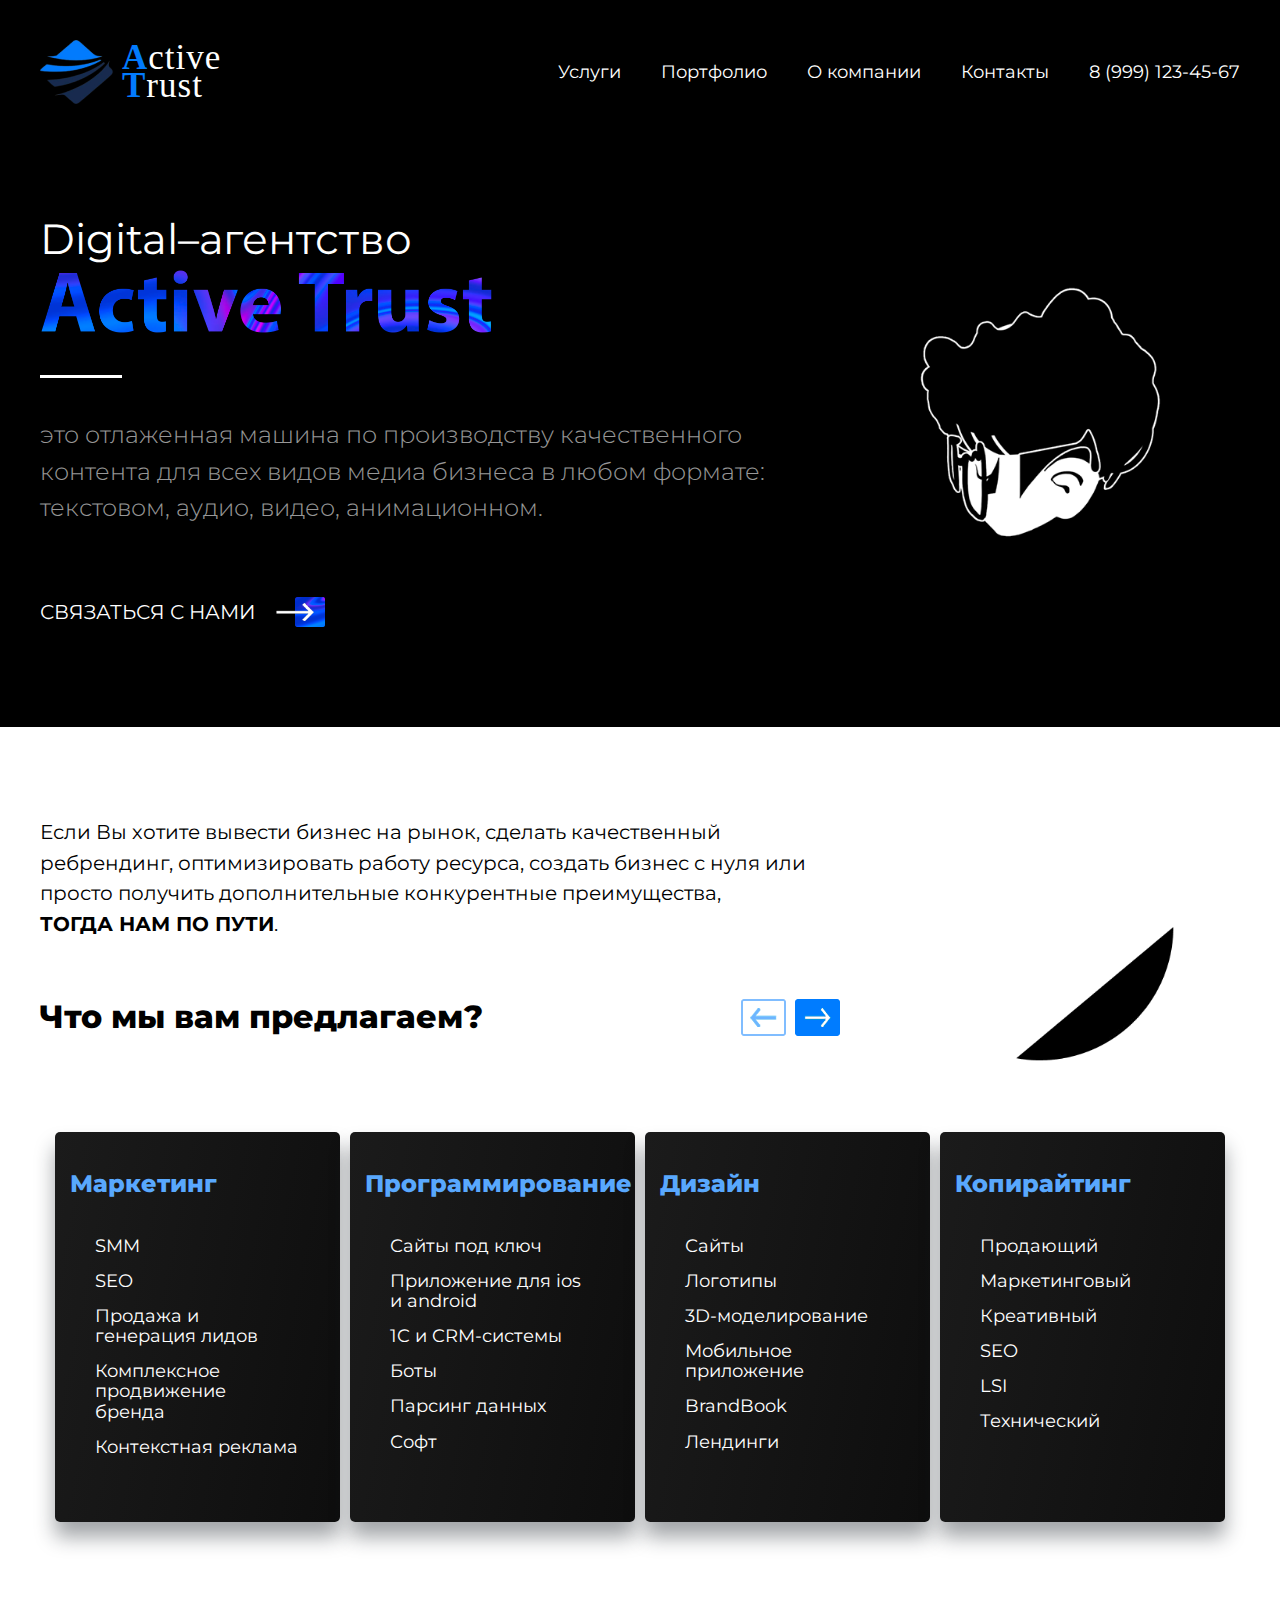
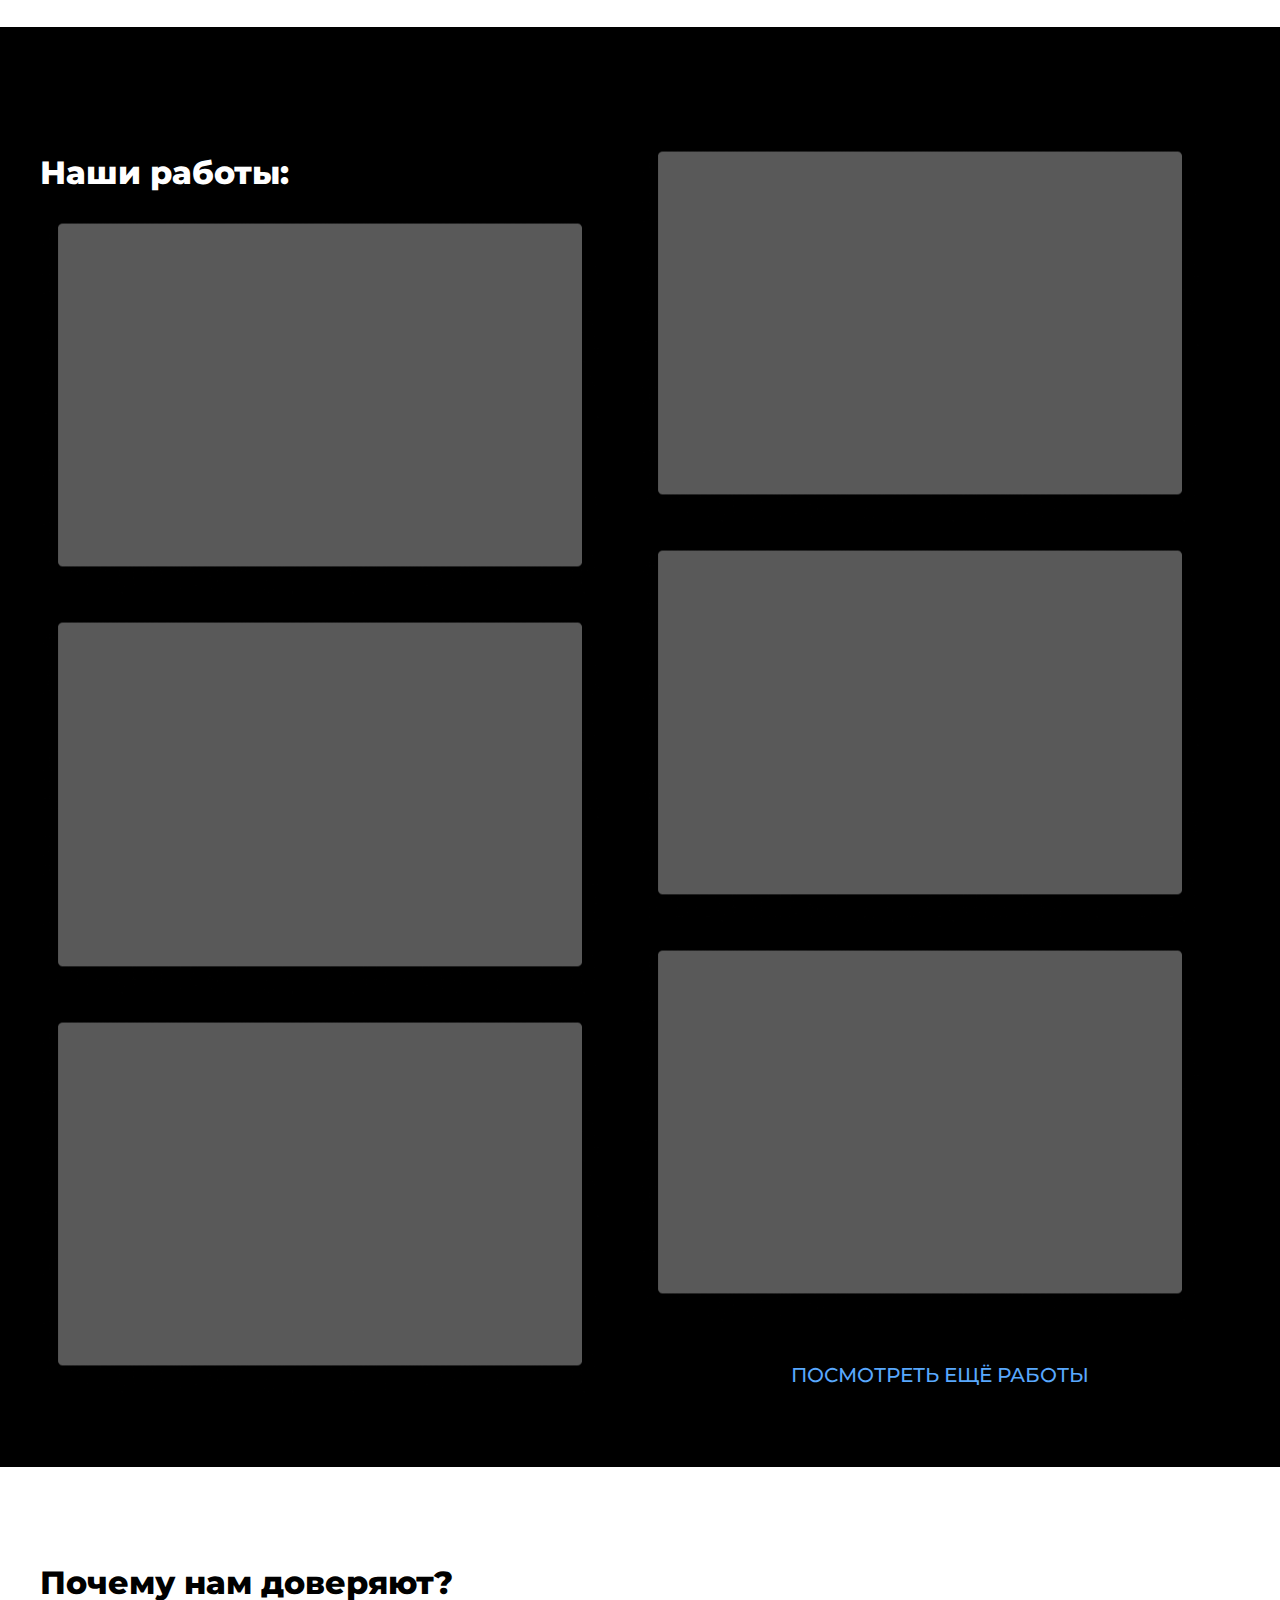
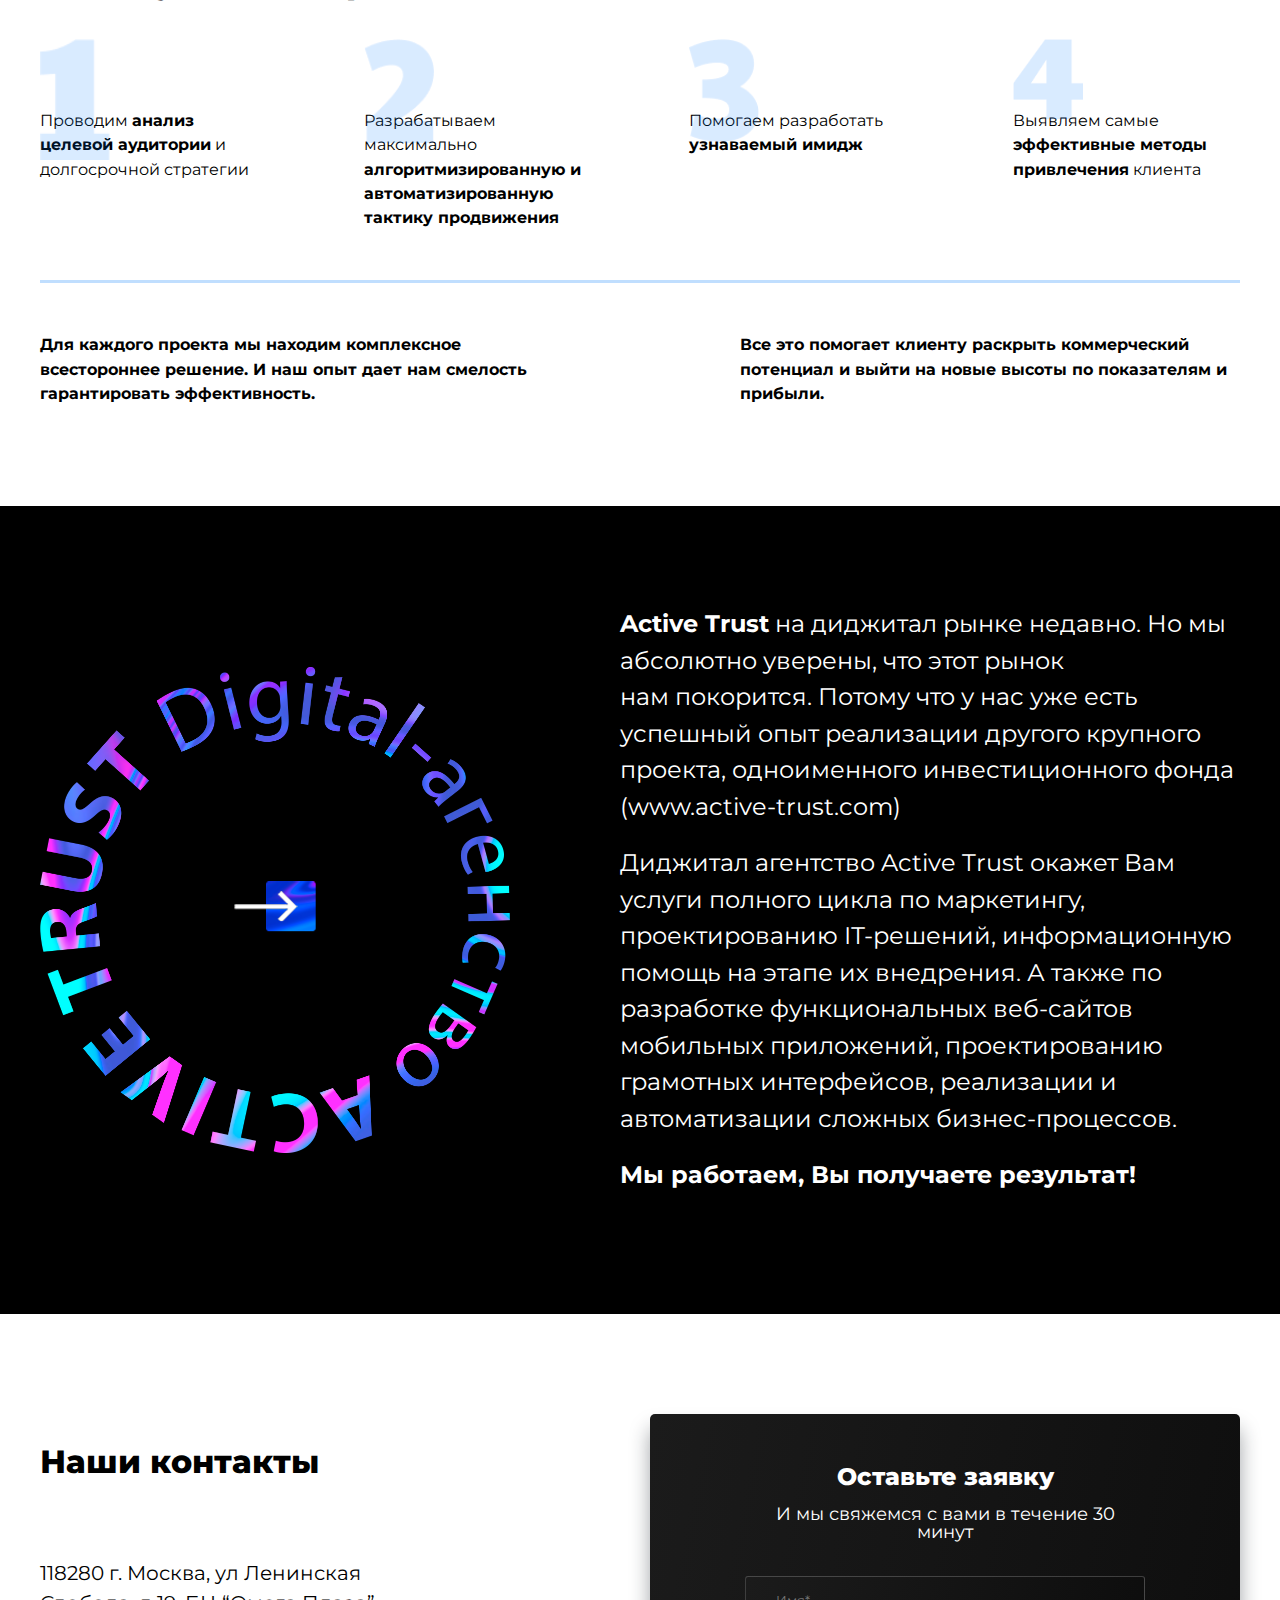
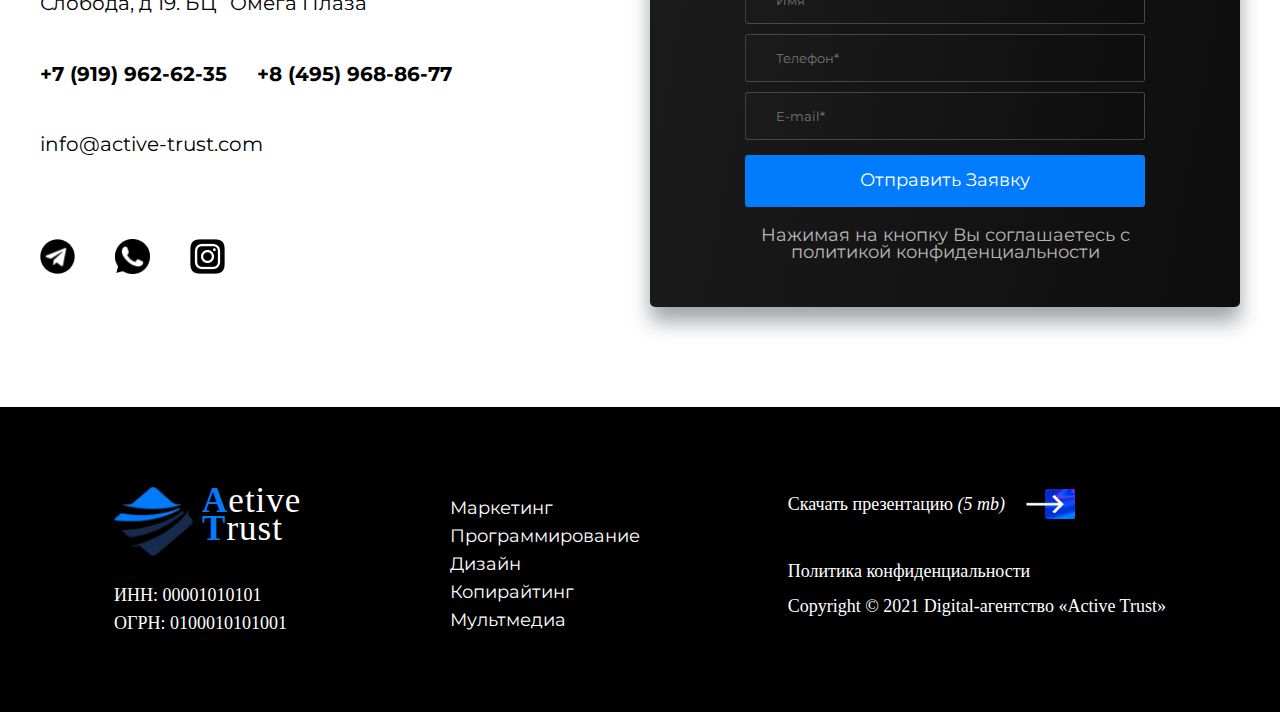
==== src/index.html @ bd28c3a5 "Issue #1 | Reload project" ====
<!DOCTYPE html>
<html lang="en">
  <head>
    <meta charset="UTF-8" />
    <meta http-equiv="X-UA-Compatible" content="IE=edge" />
    <meta name="viewport" content="width=device-width, initial-scale=1.0" />
    <link rel="stylesheet" href="/src/styles/style.css" />
    <title>Active Trust</title>
  </head>
  <body>
    <div class="wrapper">
      <div class="header">
        <div class="header__inner">
          <div class="header__logo">
            <img src="/src/images/logo/logo.png" alt="" />
            <div class="header__logoText">
              <p>Active</p>
              <p>Trust</p>
            </div>
          </div>
          <div class="header__nav">
            <p>Услуги</p>
            <p>Портфолио</p>
            <p>О компании</p>
            <p>Контакты</p>
            <p>8 (999) 123-45-67</p>
          </div>
        </div>
      </div>
      <div class="container">
        <div class="content">
          <div class="slider">
            <div class="slider__about">
              <div class="slider__heading">
                <p>Digital–агентство</p>
                <div class="slider__img">
                  <img
                    src="/src/images/heading__text/activetrust.png"
                    alt=""
                    width="454"
                  />
                </div>
                <img src="/src/images/heading__text/line.png" alt="" />
              </div>
              <div class="slider__text">
                <p>
                  это отлаженная машина по производству качественного контента
                  для всех видов медиа бизнеса в любом формате: текстовом,
                  аудио, видео, анимационном.
                </p>
              </div>
              <div class="slider__contactUs">
                <a href="#">Связаться с нами</a>
                <img
                  src="/src/images/heading__text/contactUs.png"
                  alt=""
                  width="50px"
                />
              </div>
            </div>
            <div class="slider__logo">
              <img
                src="/src/images/heading__text/bpZ.gif"
                alt=""
                width="400px"
              />
            </div>
          </div>
        </div>
        <div class="offers">
          <div class="content">
            <div class="offers__inner">
              <div class="offers__text">
                <p>
                  Если Вы хотите вывести бизнес на рынок, сделать качественный
                  ребрендинг, оптимизировать работу ресурса, создать бизнес
                  с нуля или просто получить дополнительные конкурентные
                  преимущества,<br />
                  <b>ТОГДА НАМ ПО ПУТИ</b>.
                </p>
                <div class="offers__heading">
                  <p>Что мы вам предлагаем?</p>
                  <div class="offers__arrows">
                    <img
                      src="/src/images/offer/leftArrow.png"
                      alt=""
                      width="45px"
                    />
                    <img
                      src="/src/images/offer/rifgtArrow.png"
                      alt=""
                      width="45px"
                    />
                  </div>
                </div>
              </div>
              <div class="offers__image">
                <img
                  src="/src/images/offer/loading_offer.gif"
                  alt=""
                  width="400px"
                />
              </div>
            </div>
            <div class="offers__types">
              <div class="offers__typeItem">
                <p>Маркетинг</p>
                <ul class="offers__typeList">
                  <li>SMM</li>
                  <li>SEO</li>
                  <li>Продажа и генерация лидов</li>
                  <li>Комплексное продвижение бренда</li>
                  <li>Контекстная реклама</li>
                </ul>
              </div>
              <div class="offers__typeItem">
                <p>Программирование</p>
                <ul class="offers__typeList">
                  <li>Сайты под ключ</li>
                  <li>Приложение для ios и android</li>
                  <li>1C и CRM-системы</li>
                  <li>Боты</li>
                  <li>Парсинг данных</li>
                  <li>Софт</li>
                </ul>
              </div>
              <div class="offers__typeItem">
                <p>Дизайн</p>
                <ul class="offers__typeList">
                  <li>Сайты</li>
                  <li>Логотипы</li>
                  <li>3D-моделирование</li>
                  <li>Мобильное приложение</li>
                  <li>BrandBook</li>
                  <li>Лендинги</li>
                </ul>
              </div>
              <div class="offers__typeItem">
                <p>Копирайтинг</p>
                <ul class="offers__typeList">
                  <li>Продающий</li>
                  <li>Маркетинговый</li>
                  <li>Креативный</li>
                  <li>SEO</li>
                  <li>LSI</li>
                  <li>Технический</li>
                </ul>
              </div>
            </div>
          </div>
        </div>
        <div class="content">
          <div class="jobs">
            <div class="jobs__heading">
              <p>Наши работы:</p>
              <img src="/src/images/jobs/test.png" alt="" />
              <img src="/src/images/jobs/test.png" alt="" />
              <img src="/src/images/jobs/test.png" alt="" />
              <img src="/src/images/jobs/test.png" alt="" />
              <img src="/src/images/jobs/test.png" alt="" />
              <img src="/src/images/jobs/test.png" alt="" />
              <a href="#">ПОСМОТРЕТЬ ЕЩЁ РАБОТЫ</a>
            </div>
          </div>
        </div>
        <div class="confidence">
          <div class="content">
            <div class="confidence__heading">
              <h2>Почему нам доверяют?</h2>
            </div>
            <div class="confidence__list">
              <div class="confidence__item">
                <img src="/src/images/confidence/1.png" alt="" />
                <p>
                  Проводим <b>анализ целевой аудитории</b> и долгосрочной
                  стратегии
                </p>
              </div>
              <div class="confidence__item">
                <img src="/src/images/confidence/2.png" alt="" />
                <p>
                  Разрабатываем максимально
                  <b
                    >алгоритмизированную и автоматизированную тактику
                    продвижения</b
                  >
                </p>
              </div>
              <div class="confidence__item">
                <img src="/src/images/confidence/3.png" alt="" />
                <p>Помогаем разработать <b>узнаваемый имидж</b></p>
              </div>
              <div class="confidence__item">
                <img src="/src/images/confidence/4.png" alt="" />
                <p>
                  Выявляем самые <b>эффективные методы привлечения</b> клиента
                </p>
              </div>
            </div>
            <div class="confidence__info">
              <p>
                <b
                  >Для каждого проекта мы находим комплексное всестороннее
                  решение. И наш опыт дает нам смелость гарантировать
                  эффективность.</b
                >
              </p>
              <p>
                <b>
                  Все это помогает клиенту раскрыть коммерческий потенциал и
                  выйти на новые высоты по показателям и прибыли.
                </b>
              </p>
            </div>
          </div>
        </div>
        <div class="content">
          <div class="about">
            <div class="about__inner">
              <div class="about__logo">
                <img src="/src/images/about/about_round.png" alt="" />
              </div>
              <div class="about__heading">
                <p>
                  <b>Active Trust</b> на диджитал рынке недавно. Но мы абсолютно
                  уверены, что этот рынок нам покорится. Потому что у нас уже
                  есть успешный опыт реализации другого крупного проекта,
                  одноименного инвестиционного фонда (www.active-trust.com)
                </p>
                <p>
                  Диджитал агентство Active Trust окажет Вам услуги полного
                  цикла по маркетингу, проектированию IТ-решений, информационную
                  помощь на этапе их внедрения. А также по разработке
                  функциональных веб-сайтов мобильных приложений, проектированию
                  грамотных интерфейсов, реализации и автоматизации сложных
                  бизнес-процессов.
                </p>
                <p><b>Мы работаем, Вы получаете результат!</b></p>
              </div>
            </div>
          </div>
        </div>
        <div class="contacts">
          <div class="content">
            <div class="contacts__inner">
              <div class="contacts__info">
                <h2>Наши контакты</h2>
                <p class="contacts__adress">
                  118280 г. Москва, ул Ленинская Слобода, д 19. БЦ “Омега Плаза”
                </p>
                <div class="contacts__numbers">
                  <p class="contacts__phones"><b>+7 (919) 962-62-35</b></p>
                  <p class="contacts__phones"><b>+8 (495) 968-86-77</b></p>
                </div>
                <p class="contacts__email">info@active-trust.com</p>
                <div class="contacts__links">
                  <img src="/src/images/contacts/uil_telegram.png" alt="" />
                  <img
                    src="/src/images/contacts/dashicons_whatsapp.png"
                    alt=""
                  />
                  <img
                    src="/src/images/contacts/uil_instagram-alt.png"
                    alt=""
                  />
                </div>
              </div>
              <div class="contacts__request">
                <div class="contacts__requestZone">
                  <h3>Оставьте заявку</h3>
                  <p>И мы свяжемся с вами в течение 30 минут</p>
                  <div class="contacts__forms">
                    <form action="#" class="contacts__form">
                      <input
                        type="text"
                        class="contacts__data"
                        name="firstName"
                        placeholder="Имя*"
                      />
                      <input
                        type="text"
                        class="contacts__data"
                        name="phoneNumber"
                        placeholder="Телефон*"
                      />
                      <input
                        type="text"
                        class="contacts__data"
                        name="eMail"
                        placeholder="E-mail*"
                      />
                      <input
                        type="submit"
                        value="Отправить Заявку"
                        class="contacts__send"
                      />
                    </form>
                  </div>
                  <div class="contacts__privacyPolicy">
                    <p>
                      Нажимая на кнопку Вы соглашаетесь с политикой
                      конфиденциальности
                    </p>
                  </div>
                </div>
              </div>
            </div>
          </div>
        </div>
      </div>
      <div class="footer">
        <div class="content">
          <div class="footer__inner">
            <div class="footer__logo">
              <div class="footer__logoZone">
                <img src="/src/images/logo/logo.png" alt="" width="80px" />
                <div class="footer__logoText">
                  <p>Aetive</p>
                  <p>Trust</p>
                </div>
              </div>
              <div class="footer__code">
                <p>ИНН: 00001010101</p>
                <p>ОГРН: 0100010101001</p>
              </div>
            </div>
            <div class="footer__nav">
              <ul class="footer__navList">
                <li class="footer__navItem"><a href="#">Маркетинг</a></li>
                <li class="footer__navItem">
                  <a href="#">Программирование</a>
                </li>
                <li class="footer__navItem"><a href="#">Дизайн</a></li>
                <li class="footer__navItem"><a href="#">Копирайтинг</a></li>
                <li class="footer__navItem"><a href="#">Мультмедиа</a></li>
              </ul>
            </div>
            <div class="footer__files">
              <div class="footer__download">
                <p>Скачать презентацию <i>(5 mb)</i></p>
                <img
                  src="/src/images/heading__text/contactUs.png"
                  alt=""
                  width="50px"
                />
              </div>
              <div class="footer__copyright">
                <p>Политика конфиденциальности</p>
                <p>Copyright © 2021 Digital-агентство «Active Trust»</p>
              </div>
            </div>
          </div>
        </div>
      </div>
    </div>
  </body>
</html>
---- src/styles/style.css ----
@import url("https://fonts.googleapis.com/css2?family=Montserrat:wght@100;200&display=swap");
@import url("https://fonts.googleapis.com/css2?family=Montserrat&display=swap");
@import url("https://fonts.googleapis.com/css2?family=Montserrat:wght@700&display=swap");
* {
  padding: 0;
  margin: 0;
  border: 0;
}

*,
*:before,
*:after {
  box-sizing: border-box;
}

:focus,
:active {
  outline: none;
}

a:focus,
a:active {
  outline: none;
}

nav,
footer,
header,
aside {
  display: block;
}

html,
body {
  height: 100%;
  width: 100%;
  font-size: 100%;
  line-height: 1;
  font-size: 14px;
  -ms-text-size-adjust: 100%;
  -moz-text-size-adjust: 100%;
  -webkit-text-size-adjust: 100%;
}

input,
button,
textarea {
  font-family: inherit;
}

input::-ms-clear {
  display: none;
}

button {
  cursor: pointer;
}

button::-moz-focus-inner {
  padding: 0;
  border: 0;
}

a,
a:visited {
  text-decoration: none;
}

a:hover {
  text-decoration: none;
}

ul li {
  list-style: none;
}

img {
  vertical-align: top;
}

h1,
h2,
h3,
h4,
h5,
h6 {
  font-size: inherit;
  font-weight: inherit;
}

body {
  background: black;
}

h2 {
  font-size: 32px;
  font-family: "Montserrat", sans-serif;
  font-weight: 800;
}

.wpapper {
  display: flex;
  flex-direction: column;
  min-height: 100%;
  overflow: hidden;
}
.container {
}
.content {
  max-width: 1200px;
  margin: 0 auto;
}
.header {
  max-width: 1200px;
  margin: 0 auto;
  padding-top: 40px;
}
.header__inner {
  display: flex;
  flex-direction: row;
  flex-wrap: nowrap;
  justify-content: space-between;
}
.header__logo {
  display: flex;
  flex-direction: row;
  flex-wrap: nowrap;
  align-items: center;
}
.header__logoText {
  color: white;
  margin-left: 8px;
  font-size: 35px;
  line-height: 0.8;
  letter-spacing: 1px;
}
.header__logoText p::first-letter {
  color: #027bfd;
  font-weight: 700;
}
.header__nav {
  color: white;
  display: flex;
  flex-direction: row;
  flex-wrap: nowrap;
  justify-content: space-between;
  align-items: center;
  font-family: "Montserrat", sans-serif;
  font-size: 18px;
}
.header__nav p {
  margin-left: 40px;
}

.slider {
  margin-top: 114px;
  display: flex;
  flex-direction: row;
  flex-wrap: nowrap;
  align-items: center;
  justify-content: space-between;
}
.slider__about {
}
.slider__img {
  margin-bottom: 38px;
}
.slider__heading {
  color: white;
  font-family: "Montserrat", sans-serif;
  font-style: normal;
  font-weight: normal;
  font-size: 42px;
}
.slider__heading p {
  margin-bottom: 10px;
}
.slider__text {
  color: rgba(255, 255, 255, 0.6);
  font-family: "Montserrat", sans-serif;
  font-style: normal;
  font-weight: 300;
  font-size: 24px;
  line-height: 152%;
  margin-bottom: 70px;
}
.slider__contactUs {
  color: white;
  font-size: 20px;
  font-family: "Montserrat", sans-serif;
  text-transform: uppercase;
  display: flex;
  flex-direction: row;
  align-items: center;
}
.slider__contactUs img {
  margin-left: 20px;
}
.slider__contactUs a {
  color: white;
}

/* Offer zone */
.offers {
  margin-top: 100px;
  background-color: white;
}
.offers__inner {
  display: flex;
  flex-direction: row;
  justify-content: space-between;
  align-items: center;
}
.offers__text {
  font-family: "Montserrat", sans-serif;
  font-size: 20px;
  line-height: 152%;
  color: #000000;
}
.offers__heading {
  margin-top: 60px;
  font-weight: 800;
  font-size: 32px;
  font-family: "Montserrat", sans-serif;
  display: flex;
  align-items: center;
  justify-content: space-between;
  flex-wrap: nowrap;
}
.offers__types {
  display: flex;
  flex-direction: row;
  flex-wrap: wrap;
  justify-content: center;
  padding-bottom: 100px;
}

.offers__typeItem {
  background: linear-gradient(100.74deg, #1c1c1c -7.06%, #0d0d0d 104.89%);
  box-shadow: 0px 15px 20px rgba(23, 29, 38, 0.4);
  border-radius: 5px;
  width: 285px;
  color: white;
  margin: 5px 5px 5px 5px;
}

.offers__typeItem p {
  font-family: "Montserrat", sans-serif;
  font-size: 24px;
  color: #59a8fd;
  font-weight: 800;
  padding: 40px 0px 40px 15px;
}

.offers__typeList {
  font-family: "Montserrat", sans-serif;
  font-size: 18px;
  line-height: 112%;
  padding: 0 40px 50px 40px;
}

.offers__typeList li {
  padding-bottom: 15px;
}

.jobs {
  margin-top: 100px;
  padding-bottom: 70px;
}
.jobs__heading {
  display: flex;
  flex-direction: column;
  flex-wrap: wrap;
  color: white;
  font-family: "Montserrat", sans-serif;
  font-size: 32px;
  font-weight: 800;
  max-height: 1300px;
}

.jobs__heading img {
  max-width: 560px;
  width: 100%;
  margin-top: 20px;
}
.jobs__heading p {
  padding-top: 30px;
  padding-bottom: 10px;
}
.jobs__heading a {
  text-decoration: none;
  color: #59a8fd;
  font-weight: 500;
  font-size: 20px;
  font-family: "Montserrat", sans-serif;
  padding-top: 40px;
  text-align: center;
}

.confidence {
  background-color: white;
}
.confidence__heading {
  padding-top: 100px;
}
.confidence__heading {
  padding-top: 100px;
  padding-bottom: 40px;
}
.confidence__info {
  padding-bottom: 100px;
  display: flex;
  justify-content: space-between;
}
.confidence__info p {
  max-width: 500px;
  font-family: "Montserrat", sans-serif;
  font-size: 16px;
  line-height: 152%;
}
.confidence__list {
  display: flex;
  justify-content: space-between;
  padding-bottom: 50px;
  border-bottom: 3px solid rgba(2, 123, 253, 0.25);
  margin-bottom: 50px;
}
.confidence__item {
  max-width: 227px;
  font-family: "Montserrat", sans-serif;
  font-size: 16px;
  line-height: 152%;
}
.confidence__item img {
  position: absolute;
  max-width: 70px;
  width: 100%;
}
.confidence__item p {
  padding-top: 70px;
}
.about {
  padding-top: 100px;
  padding-bottom: 100px;
}
.about__inner {
  display: flex;
  flex-wrap: wrap;
  flex-direction: row;
  justify-content: space-between;
  align-items: center;
}
.about__logo {
  max-width: 470px;
}
.about__logo img {
  width: 100%;
}
.about__heading {
  color: white;
  font-size: 24px;
  font-family: "Montserrat", sans-serif;
  line-height: 152%;
  max-width: 620px;
}
.about__heading p {
  margin-bottom: 20px;
}
.contacts {
  background-color: white;
  padding-top: 100px;
  padding-bottom: 100px;
  font-family: "Montserrat", sans-serif;
}
.contacts__inner {
  display: flex;
  flex-wrap: wrap;
  flex-direction: row;
  justify-content: space-between;
  align-items: center;
}
.contacts__info {
  display: flex;
  flex-wrap: nowrap;
  flex-direction: column;
  align-items: flex-start;
}
.contacts__email {
  padding: 40px 0 80px 0;
}
.contacts__adress {
  padding-top: 80px;
  max-width: 350px;
  padding-bottom: 40px;
}
.contacts__info p {
  font-size: 20px;
  line-height: 152%;
}
.contacts__phones {
  margin-right: 30px;
}
.contacts__numbers {
  display: flex;
  flex-direction: row;
  flex-wrap: wrap;
}
.contacts__links {
  display: flex;
  flex-direction: row;
  flex-wrap: nowrap;
}
.contacts__links img {
  margin-right: 40px;
  max-width: 35px;
}
.contacts__request {
  color: white;
  background: linear-gradient(100.74deg, #1c1c1c -7.06%, #0d0d0d 104.89%);
  box-shadow: 0px 15px 20px rgba(23, 29, 38, 0.4);
  border-radius: 5px;
  max-width: 590px;
  width: 100%;
}
.contacts__requestZone {
  max-width: 400px;
  margin: 0 auto;
}
.contacts__requestZone h3 {
  font-size: 24px;
  line-height: 152%;
  font-weight: 800;
  text-align: center;
  margin-bottom: 10px;
  padding-top: 45px;
}
.contacts__requestZone p {
  font-size: 18px;
  text-align: center;
}
.contacts__forms {
  margin-top: 30px;
  margin-bottom: 10px;
}
.contacts__form {
  display: flex;
  flex-direction: column;
  flex-wrap: nowrap;
}
.contacts__data {
  margin: 5px 0;
  color: white;
  padding: 15px 30px 15px 30px;
  background: linear-gradient(100.74deg, #1c1c1c -7.06%, #0d0d0d 104.89%);
  border: 1px solid rgba(255, 255, 255, 0.2);
  box-sizing: border-box;
  border-radius: 3px;
}

.contacts__send {
  font-size: 18px;
  line-height: 152%;
  color: white;
  text-align: center;
  background: #027bfd;
  border-radius: 3px;
  margin: 10px 0px;
  padding: 12px 0px;
  cursor: pointer;
}
.contacts__privacyPolicy {
  padding-bottom: 46px;
  font-size: 14px;
  line-height: 122%;
  color: rgba(255, 255, 255, 0.7);
  cursor: pointer;
}
.contacts__privacyPolicy:hover {
  color: #027bfd;
}
.footer {
  background-color: black;
  color: white;
  font-size: 18px;
  color: white;
}
.footer__inner {
  display: flex;
  justify-content: space-around;
  align-items: center;
  padding: 80px 0px;
}

.footer__logo {
  display: flex;
  flex-direction: column;
}
.footer__logoZone {
  display: flex;
  flex-direction: row;
  flex-wrap: nowrap;
}
.footer__logoZone img {
}
.footer__logoText {
  color: white;
  margin-left: 8px;
  font-size: 35px;
  line-height: 0.8;
  letter-spacing: 1px;
  font-family: ;
}

.footer__logoText p::first-letter {
  color: #027bfd;
  font-weight: 700;
}
.footer__code {
  margin-top: 30px;
}
.footer__code p {
  margin-bottom: 10px;
}
.footer__code p:last-child {
  margin-bottom: 0px;
}
.footer__nav {
  font-family: "Montserrat", sans-serif;
}
.footer__navList {
}
.footer__navItem a {
  text-decoration: none;
  color: white;
}
.footer__navItem {
  margin-top: 10px;
}
.footer__files {
  display: flex;
  flex-direction: column;
}
.footer__download {
  display: flex;
  flex-flow: row nowrap;
  align-items: center;
  margin-bottom: 40px;
  cursor: pointer;
}
.footer__download p {
  margin-right: 20px;
}
.footer__copyright {
  line-height: 142%;
}
.footer__copyright p {
  margin-bottom: 10px;
}
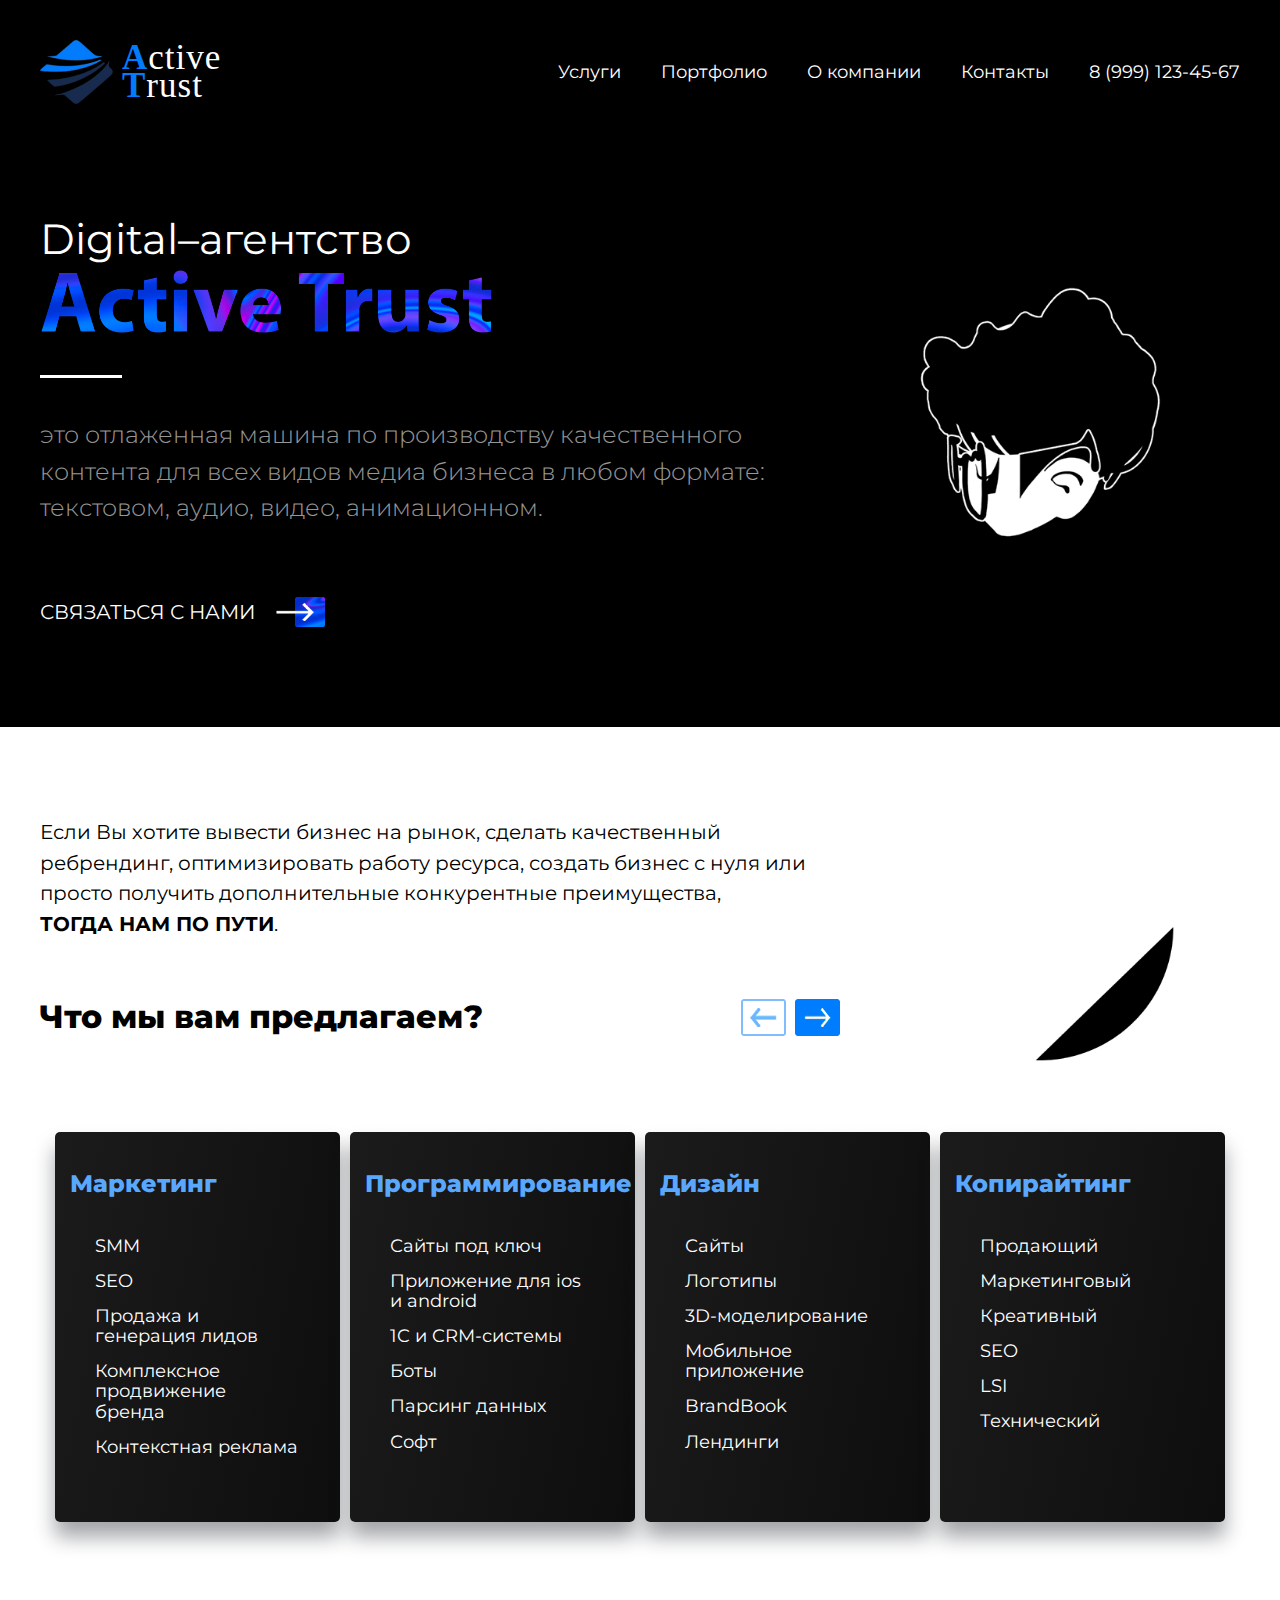
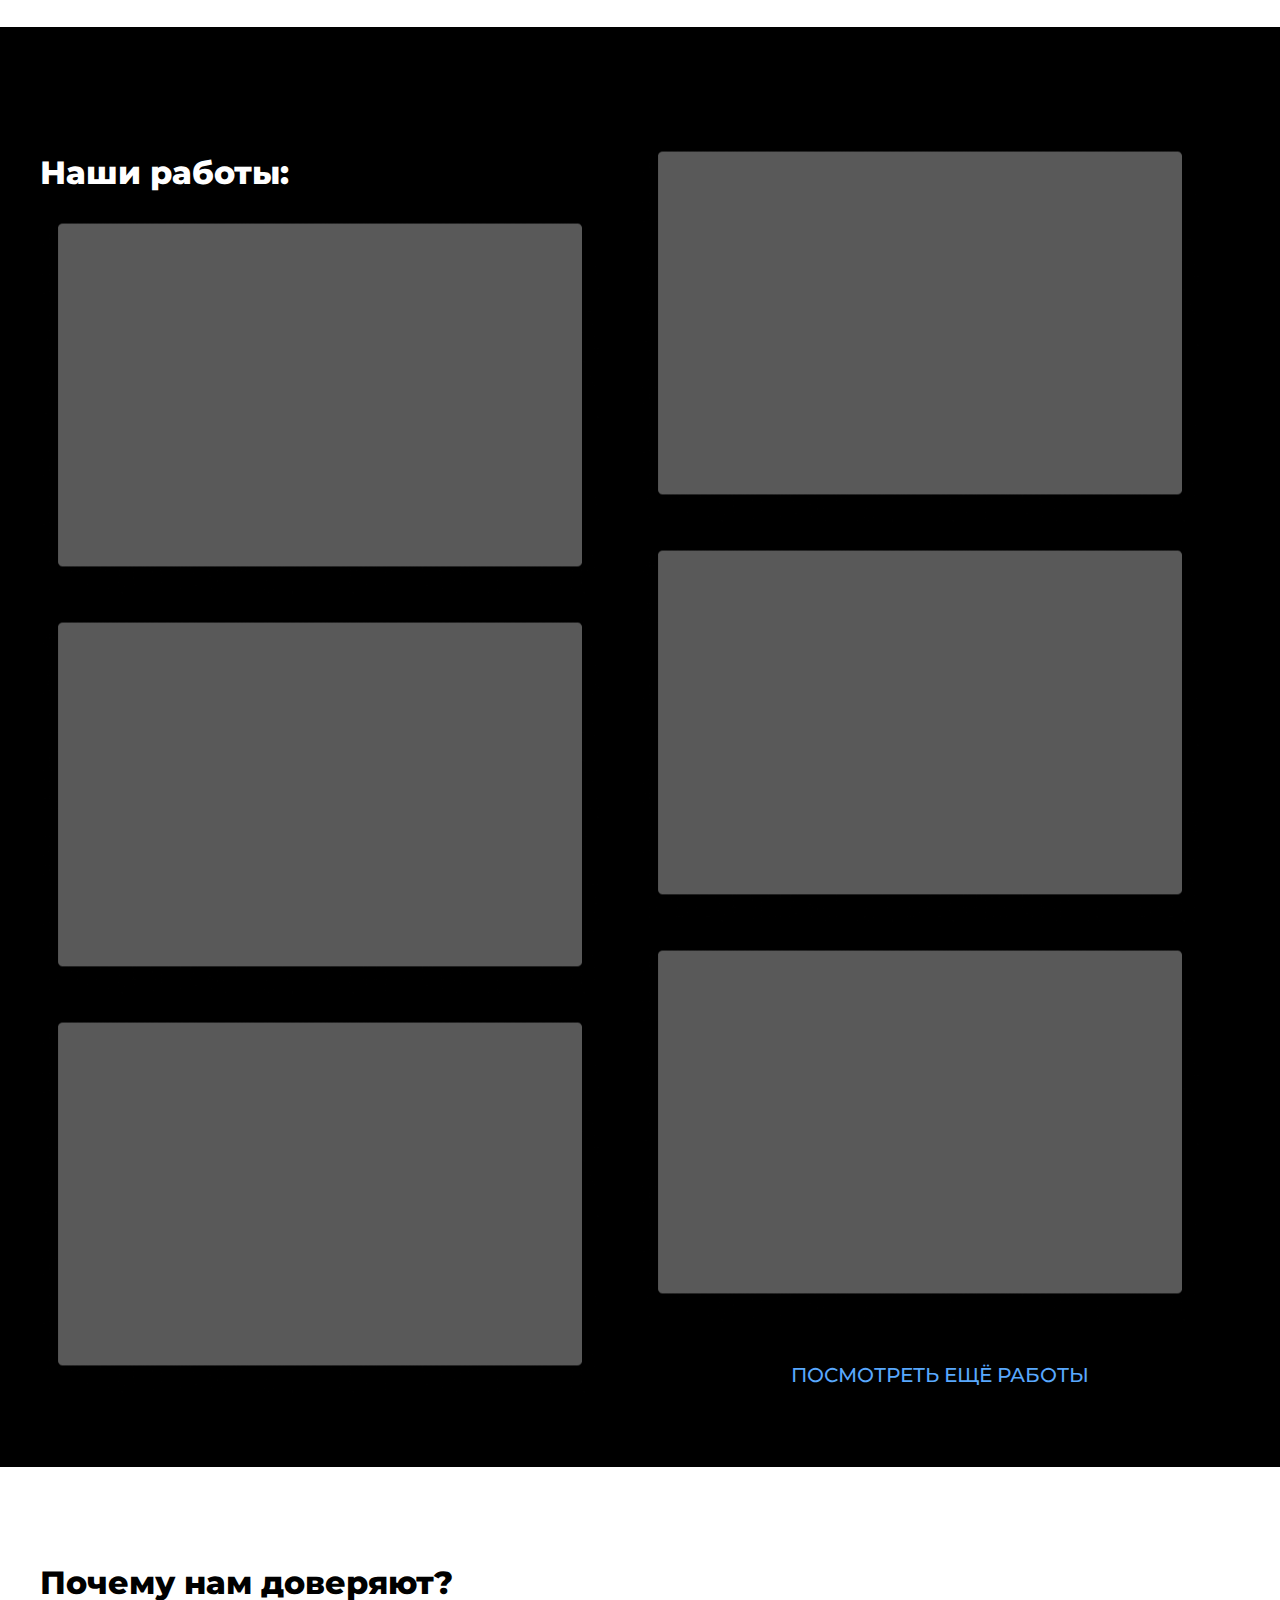
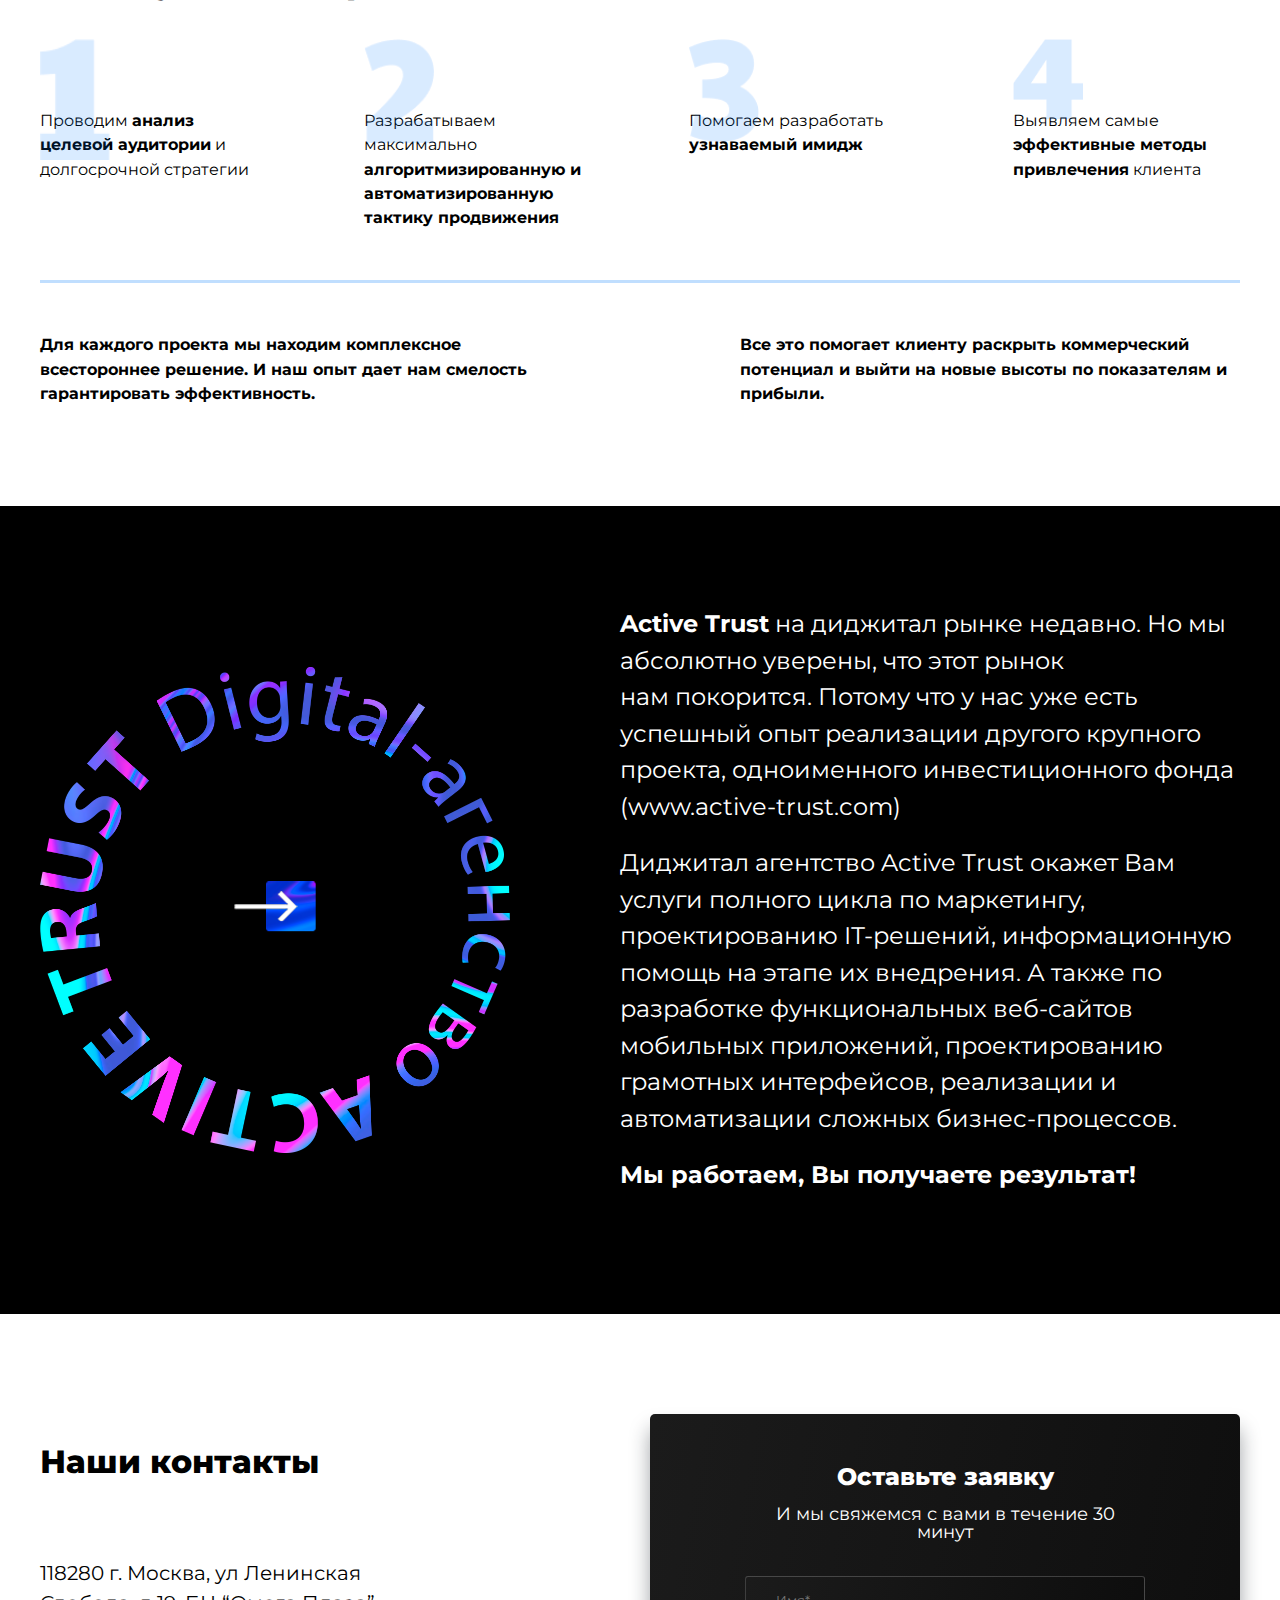
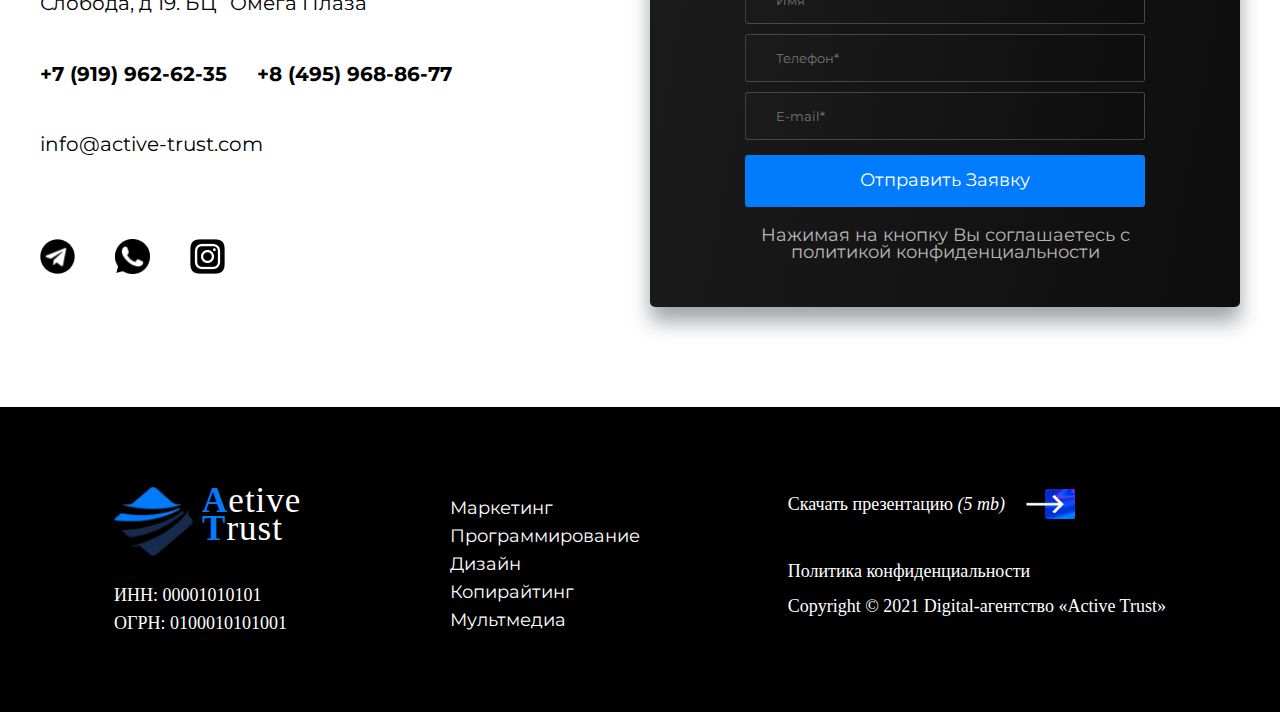
==== commit 12d4bd09: "Issue #2 | Adaptive works block" ====
--- a/src/index.html
+++ b/src/index.html
@@ -9,21 +9,23 @@
   </head>
   <body>
     <div class="wrapper">
-      <div class="header">
-        <div class="header__inner">
-          <div class="header__logo">
-            <img src="/src/images/logo/logo.png" alt="" />
-            <div class="header__logoText">
-              <p>Active</p>
-              <p>Trust</p>
-            </div>
-          </div>
-          <div class="header__nav">
-            <p>Услуги</p>
-            <p>Портфолио</p>
-            <p>О компании</p>
-            <p>Контакты</p>
-            <p>8 (999) 123-45-67</p>
+      <div class="content">
+        <div class="header">
+          <div class="header__inner">
+            <a class="header__logo" href="#">
+              <img src="/src/images/logo/logo.png" alt="" />
+              <div class="header__logoText">
+                <p>Active</p>
+                <p>Trust</p>
+              </div>
+            </a>
+            <div class="header__nav">
+              <p><a href="#">Услуги</a></p>
+              <p><a href="#">Портфолио</a></p>
+              <p><a href="#">О компании</a></p>
+              <p><a href="#">Контакты</a></p>
+              <p><a href="#">8 (999) 123-45-67</a></p>
+            </div>
           </div>
         </div>
       </div>
@@ -34,11 +36,13 @@
               <div class="slider__heading">
                 <p>Digital–агентство</p>
                 <div class="slider__img">
-                  <img
-                    src="/src/images/heading__text/activetrust.png"
-                    alt=""
-                    width="454"
-                  />
+                  <a href="# ">
+                    <img
+                      src="/src/images/heading__text/activetrust.png"
+                      alt=""
+                      width="454"
+                    />
+                  </a>
                 </div>
                 <img src="/src/images/heading__text/line.png" alt="" />
               </div>
@@ -51,11 +55,13 @@
               </div>
               <div class="slider__contactUs">
                 <a href="#">Связаться с нами</a>
-                <img
-                  src="/src/images/heading__text/contactUs.png"
-                  alt=""
-                  width="50px"
-                />
+                <a href="#">
+                  <img
+                    src="/src/images/heading__text/contactUs.png"
+                    alt=""
+                    width="50px"
+                  />
+                </a>
               </div>
             </div>
             <div class="slider__logo">
--- a/src/styles/style.css
+++ b/src/styles/style.css
@@ -107,12 +107,11 @@
 .container {
 }
 .content {
-  max-width: 1200px;
+  max-width: 1260px;
   margin: 0 auto;
+  padding: 0 30px;
 }
 .header {
-  max-width: 1200px;
-  margin: 0 auto;
   padding-top: 40px;
 }
 .header__inner {
@@ -152,6 +151,13 @@
   margin-left: 40px;
 }
 
+.header__nav a {
+  color: white;
+}
+.header__nav a:hover {
+  color: #59a8fd;
+}
+
 .slider {
   margin-top: 114px;
   display: flex;
@@ -199,10 +205,14 @@
 .slider__contactUs a {
   color: white;
 }
+.slider__contactUs a:hover {
+  color: #027bfd;
+}
 
 /* Offer zone */
 .offers {
   margin-top: 100px;
+
   background-color: white;
 }
 .offers__inner {
@@ -556,3 +566,22 @@
 .footer__copyright p {
   margin-bottom: 10px;
 }
+
+@media (max-width: 1180px) {
+  .jobs {
+    text-align: center;
+    margin: 30px 0px 30px 0px;
+    padding: 0px;
+  }
+  .jobs__heading {
+    display: block;
+    max-height: none;
+  }
+  .jobs__heading img {
+    max-width: 100%;
+    margin-top: 10px;
+  }
+  .jobs__heading a {
+    padding: 0;
+  }
+}
